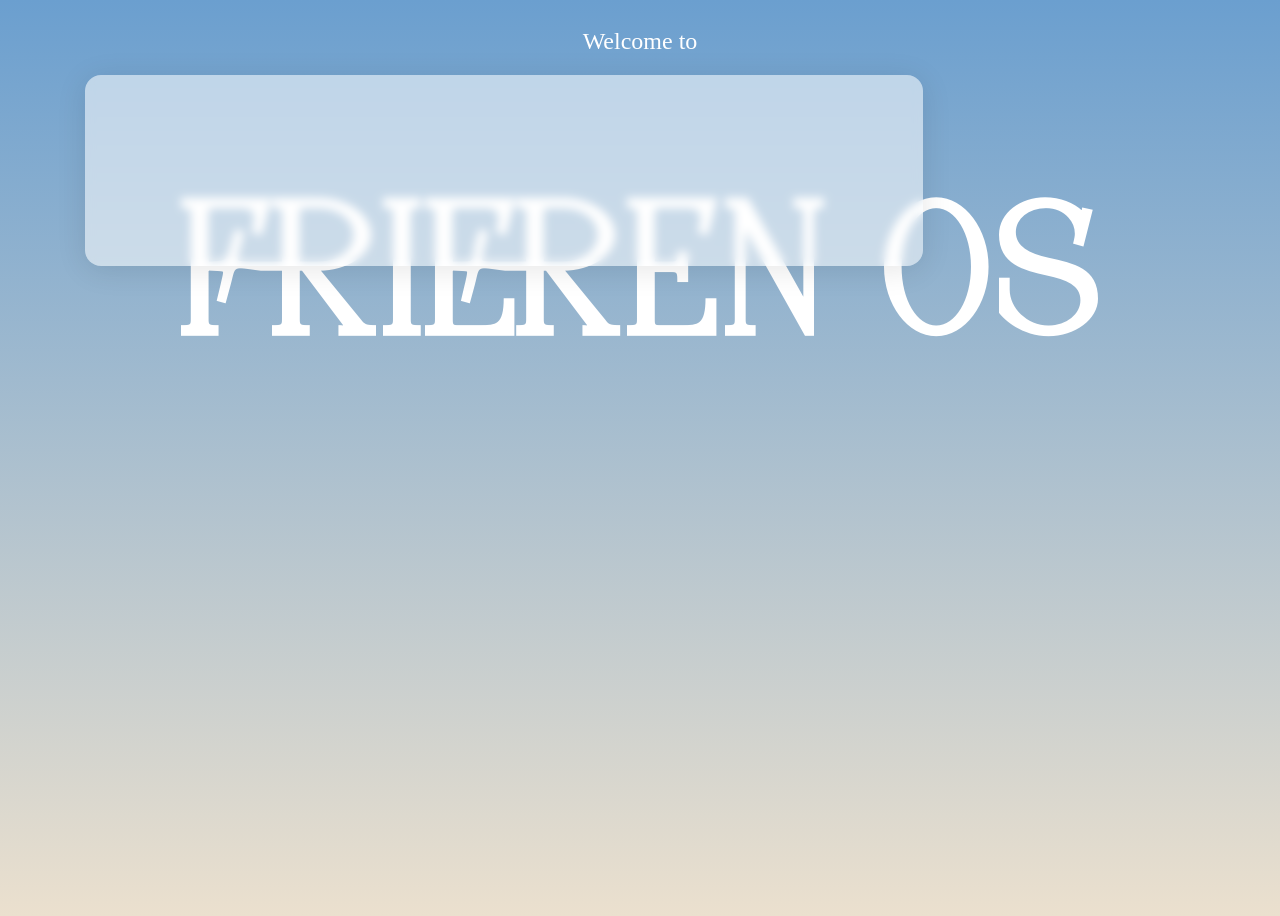
==== index.html @ b4f5805d "blurry glass update" ====
<!DOCTYPE html>
<html>
  <head>
    <link rel="stylesheet" href="styles.css">
  </head>




  <body>

    <h2>Welcome to</h2>

  <div class="title_overlay">
    <h1>FRIEREN OS</h1>  

    <div class="glass grabbable"></div>
  </div>
  
    <script src="scripts.js"></script>
  </body>

</html>
---- styles.css ----
@import url('https://fonts.googleapis.com/css2?family=Playfair+Display:ital,wght@0,400..900;1,400..900&family=Yarndings+12&display=swap');

@font-face {
  font-family: FrierenLB;
  src: url(./Fonts/FrierenLB/Frieren-La-Belle-Demo-BF6774e354d7ec6.otf) format("opentype");
  font-weight: normal;
  font-style: normal
}

h1 {
  font-family: "FrierenLB", system-ui;
  font-weight: 700;
  font-style: normal;
  font-size: clamp(3rem, 15vw, 12rem);
  color: white;
  margin: 6rem;
  white-space: nowrap;
} 

h2 {
    color: white;
    font-weight: lighter
}

body {
    display: flex;
    height: 100vh;
    justify-content: flex-start;
    align-items: center;
    align-content: flex-start;
    flex-direction: column;
    background: linear-gradient(0deg, #EBE0CE, #6B9FCF)
}

.glass {
    /* From https://css.glass */
    background: rgba(255, 255, 255, 0.54);
    border-radius: 16px;
    box-shadow: 0 4px 30px rgba(0, 0, 0, 0.1);
    backdrop-filter: blur(4.9px);
    -webkit-backdrop-filter: blur(4.9px);
    padding: 1.2rem;
    position: absolute;
    width: clamp(1rem, 50rem, 65rem);
    height: 17vh;
    inset: 0;
    top: 0px;
    left: 0px;
    user-select: none;
}

.grabbable {
    cursor: grab;
}

.title_overlay {
  position: relative;
  width: fit-content;
}
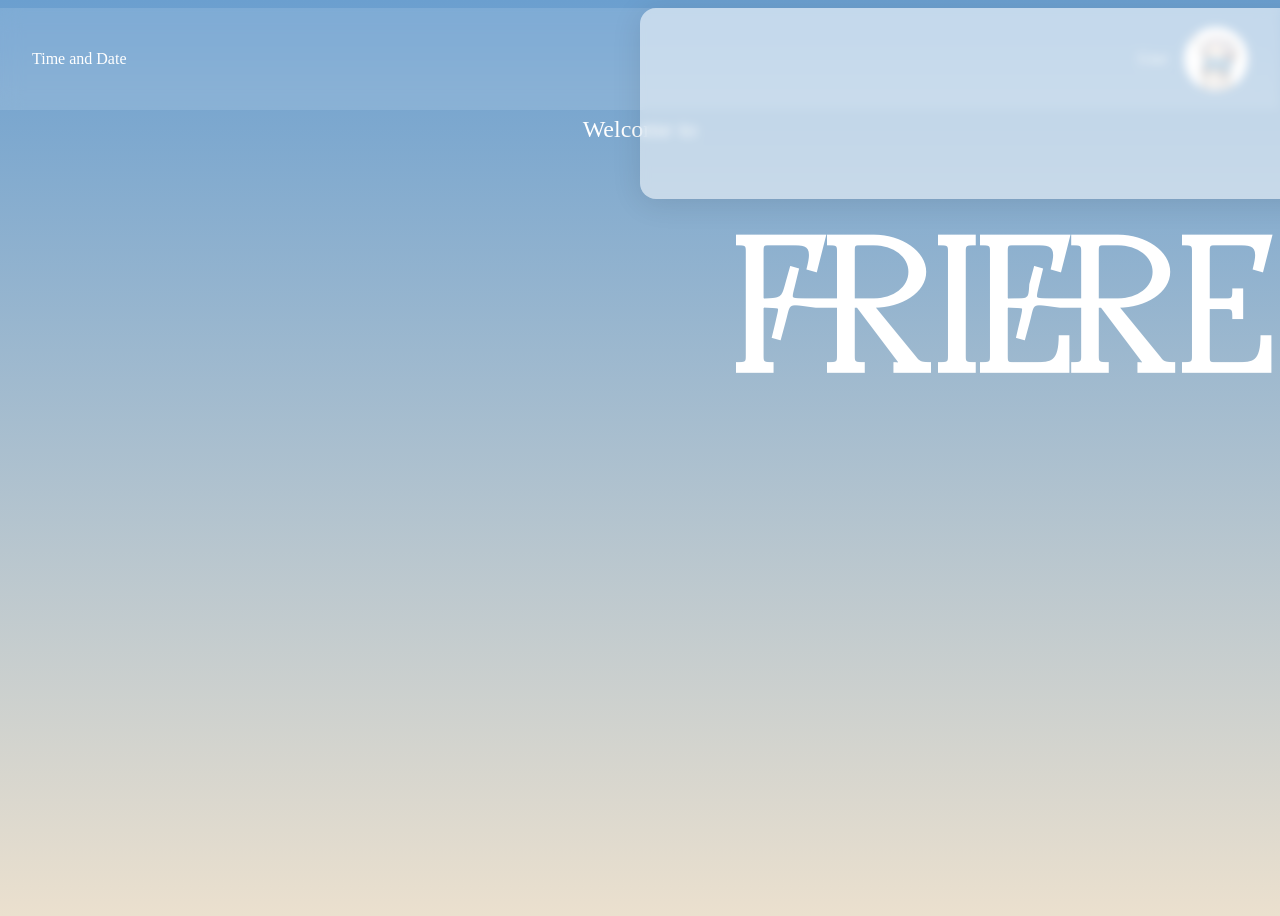
==== commit d9570778: "blurry glass update" ====
--- a/index.html
+++ b/index.html
@@ -5,18 +5,24 @@
   </head>
 
 
+  <body>
+  </div>
 
+   <div style="position: absolute; width: 100%; display: flex; backdrop-filter: blur(10px); background-color: rgba(255, 255, 255, 0.125); color: #fff; justify-content: space-between; align-items: center; padding: 0.2rem 2rem; box-sizing: border-box;">
+    <p>Time and Date</p>
+    <p class="usertxt" style="justify-self: flex-end;">User <img class="userimg" src="./Images/frieren cozy not png.jpg"> </p>
+   </div>
 
-  <body>
+    <h2 style="position: absolute; top: 6rem;">Welcome to</h2>
 
-    <h2>Welcome to</h2>
+  <div class="main">
+    <div class="title_overlay">
+      <h1 style="position: absolute; top: 6.5rem; left: 0%;">FRIEREN OS</h1>  
 
-  <div class="title_overlay">
-    <h1>FRIEREN OS</h1>  
-
-    <div class="glass grabbable"></div>
+      <div class="glass grabbable"></div>
+    </div>
   </div>
-  
+ 
     <script src="scripts.js"></script>
   </body>
 
--- a/styles.css
+++ b/styles.css
@@ -15,11 +15,17 @@
   color: white;
   margin: 6rem;
   white-space: nowrap;
+  align-self: flex-start;
 } 
 
 h2 {
     color: white;
-    font-weight: lighter
+    font-weight: lighter;
+    align-self: center;
+}
+
+.main{
+  display: flex;
 }
 
 body {
@@ -56,4 +62,19 @@
 .title_overlay {
   position: relative;
   width: fit-content;
+  display: flex;
+  justify-content: flex-start;
+}
+
+.userimg {
+  width: 4rem;
+  height: 4rem;
+  border-radius: 50%;
+  overflow: hidden;
+}
+
+.usertxt {
+  display: flex;
+  align-items: center;
+  gap: 1rem
 }
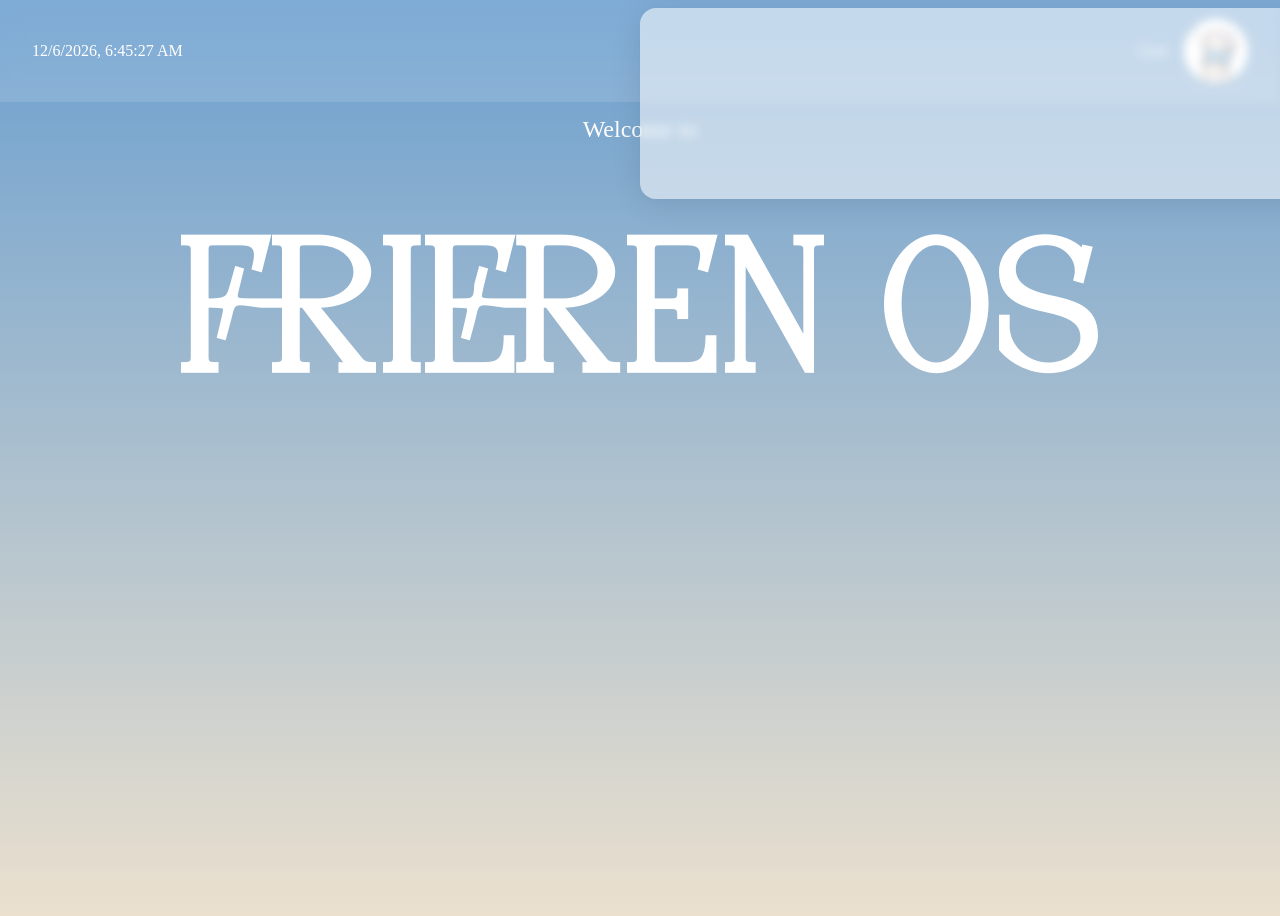
==== commit f9b0470b: "Top bar addition + real time clock, though the glass window does not work anymore" ====
--- a/index.html
+++ b/index.html
@@ -8,8 +8,8 @@
   <body>
   </div>
 
-   <div style="position: absolute; width: 100%; display: flex; backdrop-filter: blur(10px); background-color: rgba(255, 255, 255, 0.125); color: #fff; justify-content: space-between; align-items: center; padding: 0.2rem 2rem; box-sizing: border-box;">
-    <p>Time and Date</p>
+   <div style="position: absolute; top: 0% ;width: 100%; display: flex; backdrop-filter: blur(10px); background-color: rgba(255, 255, 255, 0.125); color: #fff; justify-content: space-between; align-items: center; padding: 0.2rem 2rem; box-sizing: border-box;">
+    <p id="time-date" style="font-family: Cormorant Garamond;">Time and Date</p>
     <p class="usertxt" style="justify-self: flex-end;">User <img class="userimg" src="./Images/frieren cozy not png.jpg"> </p>
    </div>
 
@@ -17,7 +17,7 @@
 
   <div class="main">
     <div class="title_overlay">
-      <h1 style="position: absolute; top: 6.5rem; left: 0%;">FRIEREN OS</h1>  
+      <h1 style="position: absolute; top: 6.5rem;">FRIEREN OS</h1>  
 
       <div class="glass grabbable"></div>
     </div>
@@ -26,4 +26,4 @@
     <script src="scripts.js"></script>
   </body>
 
-</html>+</html> 
--- a/styles.css
+++ b/styles.css
@@ -61,9 +61,10 @@
 
 .title_overlay {
   position: relative;
+  left: 0;
   width: fit-content;
   display: flex;
-  justify-content: flex-start;
+  justify-content: center;
 }
 
 .userimg {
@@ -77,4 +78,4 @@
   display: flex;
   align-items: center;
   gap: 1rem
-}+}
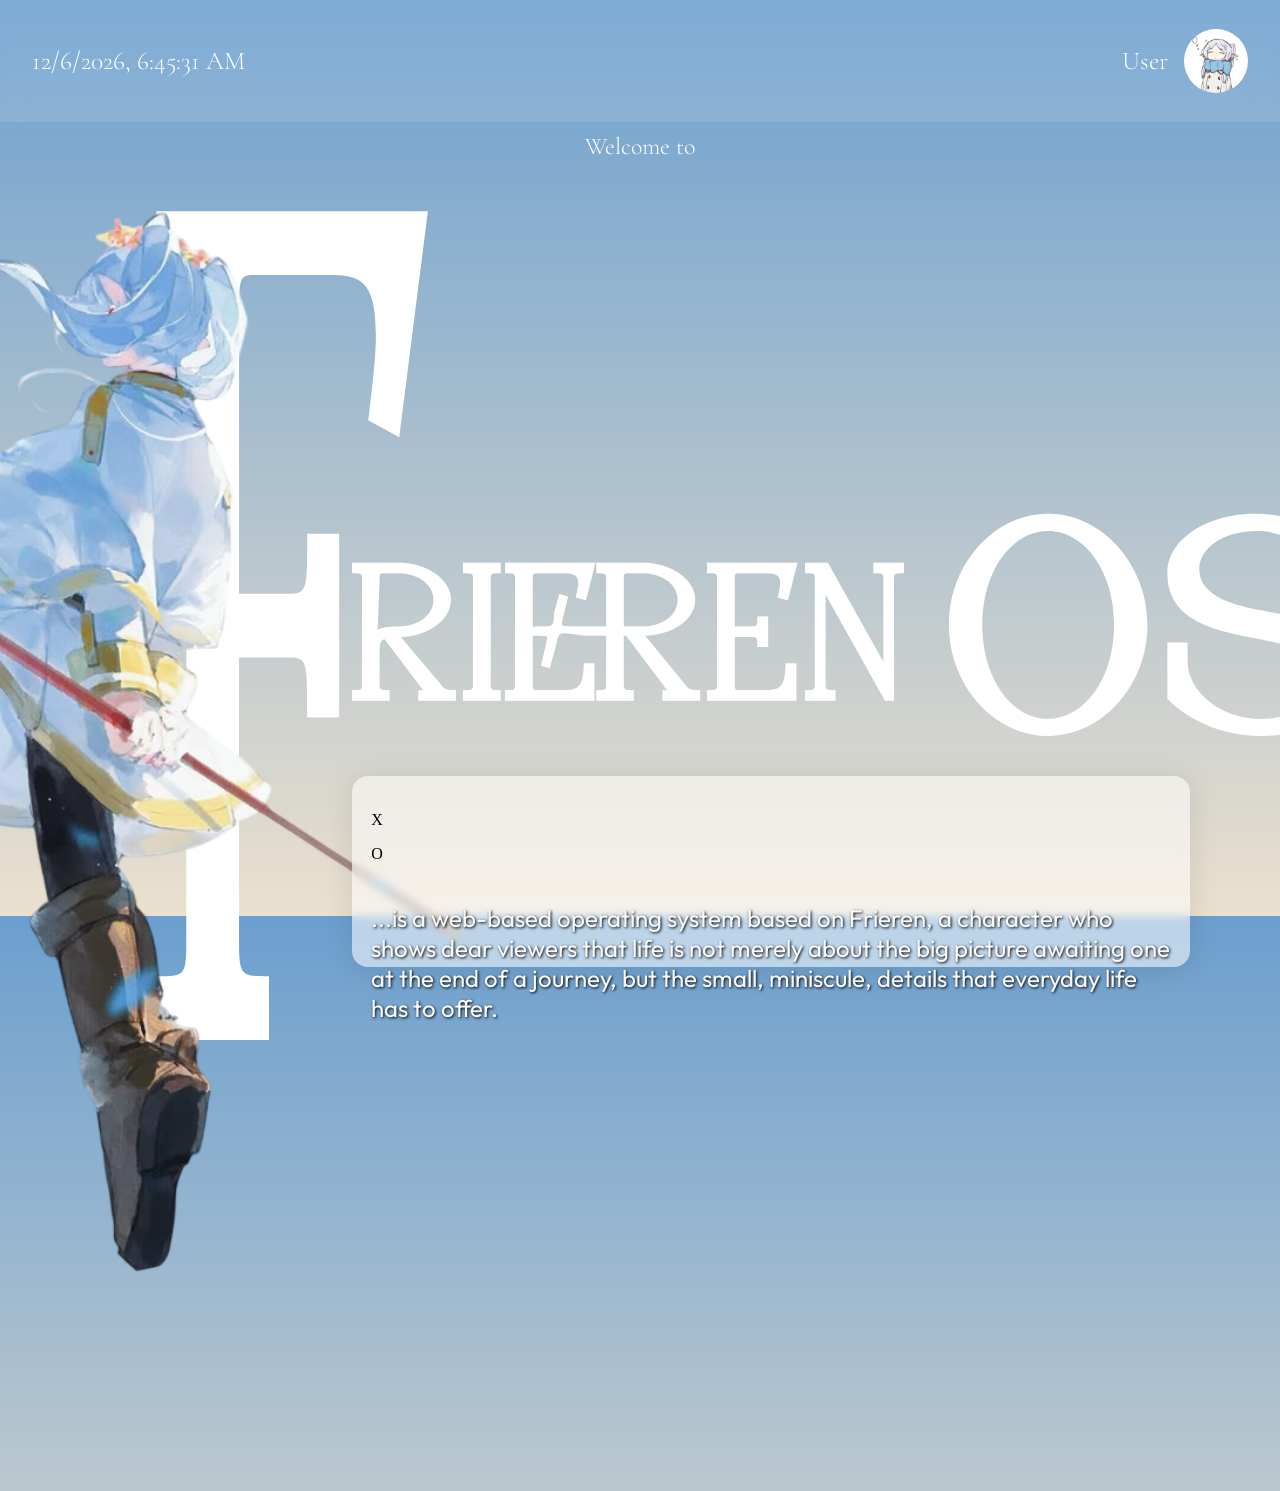
==== commit b3cba94c: "Glass window addition, working on a closing and opening function for said window" ====
--- a/index.html
+++ b/index.html
@@ -8,18 +8,33 @@
   <body>
   </div>
 
-   <div style="position: absolute; top: 0% ;width: 100%; display: flex; backdrop-filter: blur(10px); background-color: rgba(255, 255, 255, 0.125); color: #fff; justify-content: space-between; align-items: center; padding: 0.2rem 2rem; box-sizing: border-box;">
-    <p id="time-date" style="font-family: Cormorant Garamond;">Time and Date</p>
-    <p class="usertxt" style="justify-self: flex-end;">User <img class="userimg" src="./Images/frieren cozy not png.jpg"> </p>
+   <div style="position: absolute; z-index: 15; top: 0% ;width: 100%; display: flex; backdrop-filter: blur(10px); background-color: rgba(255, 255, 255, 0.125); color: #fff; justify-content: space-between; align-items: center; padding: 0.2rem 2rem; box-sizing: border-box;">
+    <p id="time-date" style="font-family: Cormorant Garamond; font-weight: 300; font-size: 1.6rem;">Time and Date</p>
+    <p class="usertxt" style="justify-self: flex-end; font-family: Cormorant Garamond; font-weight: 300; font-size: 1.6rem;">User <img class="userimg" src="./Images/frieren cozy not png.jpg"> </p>  
    </div>
 
-    <h2 style="position: absolute; top: 6rem;">Welcome to</h2>
+    
+    <h2 style="position: absolute; top: 7rem;">Welcome to</h2>
 
   <div class="main">
-    <div class="title_overlay">
-      <h1 style="position: absolute; top: 6.5rem;">FRIEREN OS</h1>  
 
-      <div class="glass grabbable"></div>
+    <div class="title_overlay" style="justify-content: center; transform: translate(5rem);">
+      <img class="frontdecor" src="./Images/frieren_float_nobg.png" style="height: clamp(20rem, 150vw, 80rem); width: auto; right: 100%; top: 50%; transform: translate(-30%, 10%);">
+      <h1 class=title style="position: absolute; top: 27rem;"><span>F</span>RIEREN <span style="display: inline-block; transform: scale(1.9, 1.6) translate(20%, 2%)">OS</span></h1>  
+
+      <div class="glass grabbable" id="glass" style="top: 48rem; left: -23rem">
+
+        <p>X</p> <p>O</p>
+        <p class="text1" style="display: inline-block;">...is a web-based operating system based on Frieren, a character who shows dear viewers that life is not merely about the big picture awaiting one at the end of a journey, but the small, miniscule, details that everyday life has to offer. </p>
+
+      </div>
+      
+      <!-- For later
+      <div class="window grabbable" id="window1" style="top: 48rem; left: -23rem">
+        <p id="window1header">Grab Here</p>
+      </div>
+      -->
+      
     </div>
   </div>
  
--- a/styles.css
+++ b/styles.css
@@ -1,4 +1,16 @@
-@import url('https://fonts.googleapis.com/css2?family=Playfair+Display:ital,wght@0,400..900;1,400..900&family=Yarndings+12&display=swap');
+@import url('https://fonts.googleapis.com/css2?family=Cormorant+Garamond:ital,wght@0,300..700;1,300..700&family=Outfit:wght@100..900&family=Playfair+Display:ital,wght@0,400..900;1,400..900&family=Yarndings+12&display=swap');
+/*
+Available Fonts:
+
+Google Fonts:
+- Cormorant Garamond
+- Outfit
+- Playfair Display
+- Yarndings 12
+
+Downloaded:
+- Frieren La Belle "FrierenLB"
+*/
 
 @font-face {
   font-family: FrierenLB;
@@ -18,10 +30,23 @@
   align-self: flex-start;
 } 
 
+.title span {
+  display: inline-block;
+  transform: scale(3, 6) translate(-5%, 8%);
+}
+ 
 h2 {
     color: white;
     font-weight: lighter;
     align-self: center;
+    font-family: "Cormorant Garamond";
+}
+
+.text1 {
+  font-family: "Outfit";
+  font-size: 1.5rem;
+  color:rgb(250, 250, 250);
+  text-shadow: 1px 1px 3px black;
 }
 
 .main{
@@ -53,10 +78,28 @@
     top: 0px;
     left: 0px;
     user-select: none;
+    z-index: 12;
+}
+
+.window {
+    background: rgba(255, 255, 255);
+    border-radius: 16px;
+    box-shadow: 0 4px 30px rgba(0, 0, 0, 0.1);
+    padding: 1.2rem;
+    position: absolute;
+    width: clamp(1rem, 50rem, 65rem);
+    height: clamp(1rem, 50rem, 65rem);
+    inset: 0;
+    top: 0px;
+    left: 0px;
 }
 
 .grabbable {
     cursor: grab;
+}
+
+.grabbable:active {
+  cursor: grabbing;
 }
 
 .title_overlay {
@@ -79,3 +122,14 @@
   align-items: center;
   gap: 1rem
 }
+
+.backdecor {
+  position: absolute;
+  left: -5rem;
+  z-index: -1;
+}
+
+.frontdecor {
+  position: absolute;
+  z-index: 10;
+}
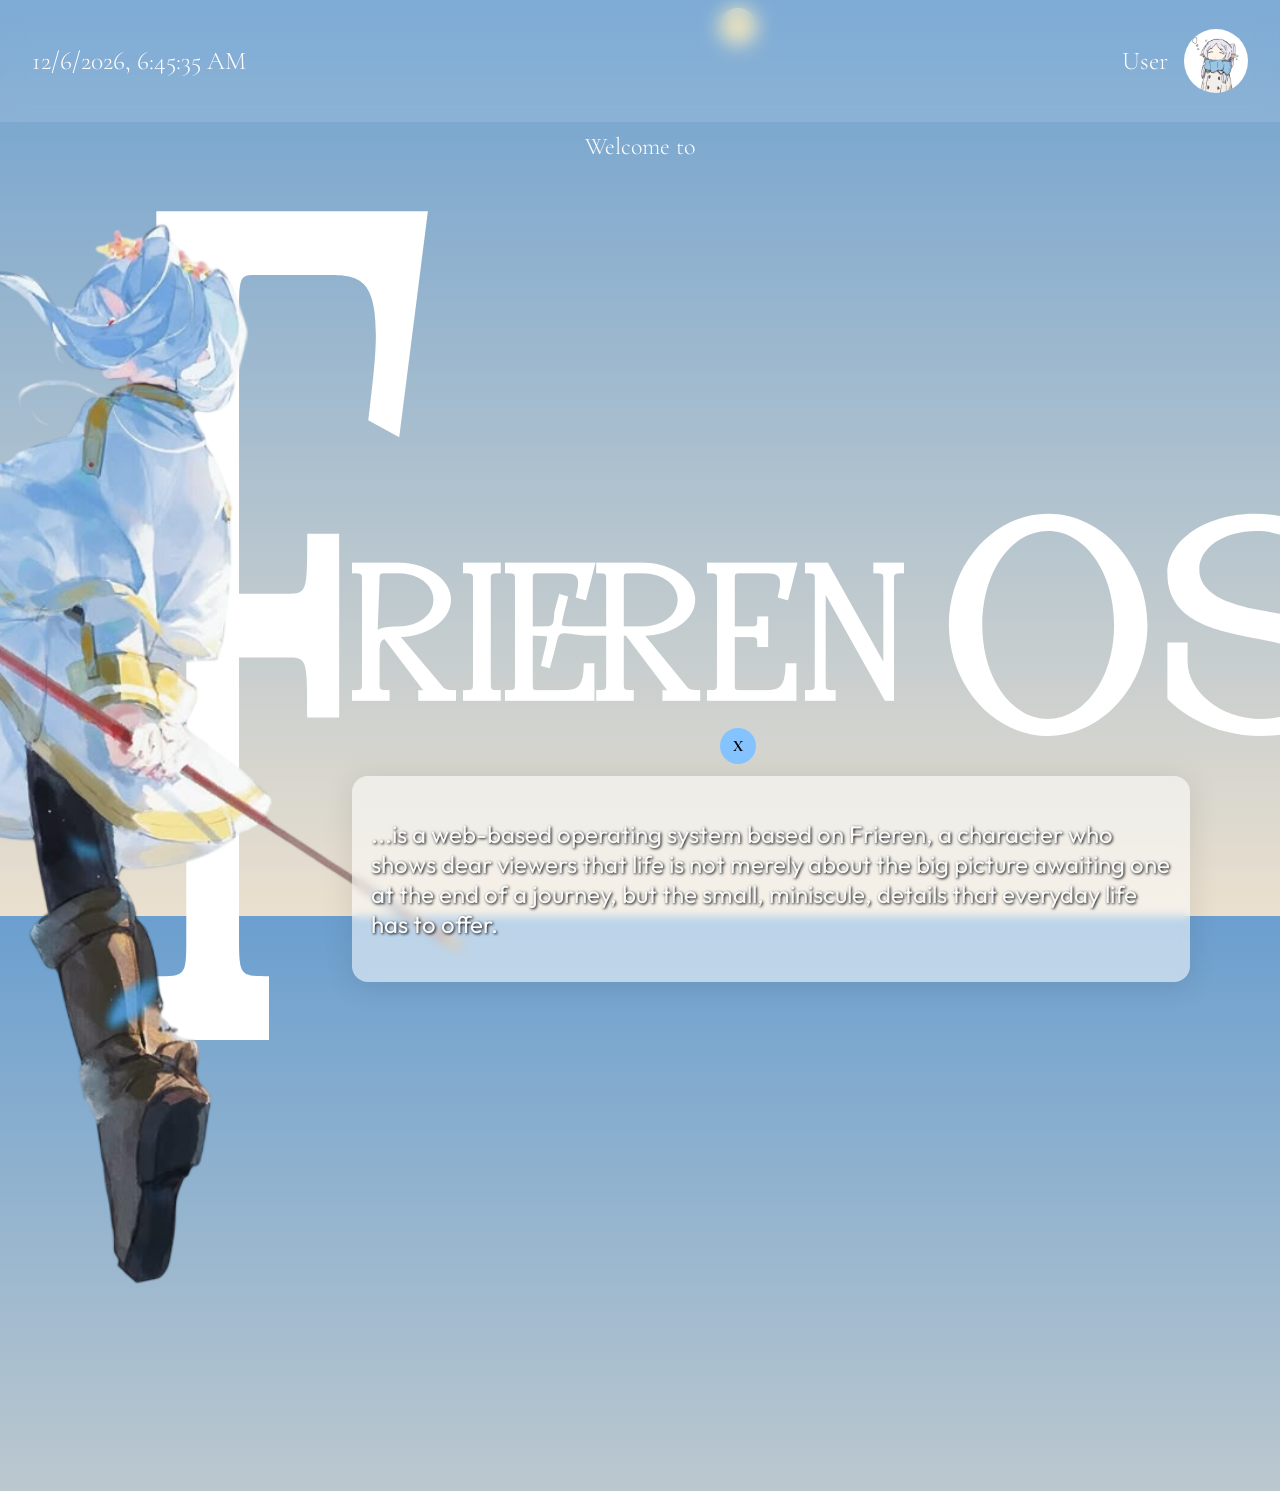
==== commit 33a9e9d2: "addition of some other new features" ====
--- a/index.html
+++ b/index.html
@@ -22,19 +22,20 @@
       <img class="frontdecor" src="./Images/frieren_float_nobg.png" style="height: clamp(20rem, 150vw, 80rem); width: auto; right: 100%; top: 50%; transform: translate(-30%, 10%);">
       <h1 class=title style="position: absolute; top: 27rem;"><span>F</span>RIEREN <span style="display: inline-block; transform: scale(1.9, 1.6) translate(20%, 2%)">OS</span></h1>  
 
-      <div class="glass grabbable" id="glass" style="top: 48rem; left: -23rem">
-
-        <p>X</p> <p>O</p>
-        <p class="text1" style="display: inline-block;">...is a web-based operating system based on Frieren, a character who shows dear viewers that life is not merely about the big picture awaiting one at the end of a journey, but the small, miniscule, details that everyday life has to offer. </p>
-
+      <div style="display: flex"> 
+        <div class="glass grabbable" id="glass" style="flex-wrap:wrap; top: 48rem; left: -23rem; display: flex; justify-content: flex-start;" >
+        <p class="text1" style="display: inline-block; align-self: flex-end;">...is a web-based operating system based on Frieren, a character who shows dear viewers that life is not merely about the big picture awaiting one at the end of a journey, but the small, miniscule, details that everyday life has to offer. </p>
       </div>
-      
+      <div class="buttoncontainer">
+        <p id="windowclose" class="closebutton" style="top: 45rem">X</p>
+        <p id="windowopen" class="openbutton">O</p>
+      </div>
       <!-- For later
       <div class="window grabbable" id="window1" style="top: 48rem; left: -23rem">
         <p id="window1header">Grab Here</p>
       </div>
       -->
-      
+  
     </div>
   </div>
  
--- a/styles.css
+++ b/styles.css
@@ -43,6 +43,7 @@
 }
 
 .text1 {
+  position: relative;
   font-family: "Outfit";
   font-size: 1.5rem;
   color:rgb(250, 250, 250);
@@ -73,8 +74,7 @@
     padding: 1.2rem;
     position: absolute;
     width: clamp(1rem, 50rem, 65rem);
-    height: 17vh;
-    inset: 0;
+    height: auto;
     top: 0px;
     left: 0px;
     user-select: none;
@@ -132,4 +132,51 @@
 .frontdecor {
   position: absolute;
   z-index: 10;
+}
+
+
+.buttoncontainer {
+  display: flex;
+  height: 23px;
+  position: relative;
+}
+
+.openbutton {
+  font-family: "Cormorant Garamond";
+  font-weight: 900;
+  position: absolute;
+  margin: 0 10px 0 0;
+  order: 1;
+  padding: 10px;
+  border-radius: 20px;
+  backdrop-filter: blur(4.9px);
+  -webkit-backdrop-filter: blur(4.9px);
+  width: 1rem;
+  height: 1rem;
+  cursor: pointer;
+  background: rgb(255, 241, 191);
+  display: flex;
+  justify-content: center;
+  align-items: center;
+  z-index: 13;
+}
+
+.closebutton {
+  font-family: "Cormorant Garamond";
+  font-weight: 900;
+  position: absolute;
+  margin: 0 10px 0 0;
+  order: 1;
+  padding: 10px;
+  border-radius: 20px;
+  backdrop-filter: blur(4.9px);
+  -webkit-backdrop-filter: blur(4.9px);
+  width: 1rem;
+  height: 1rem;
+  cursor: pointer;
+  background-color: #84c3ff;
+  display: flex;
+  justify-content: center;
+  align-items: center;
+  z-index: 13;
 }
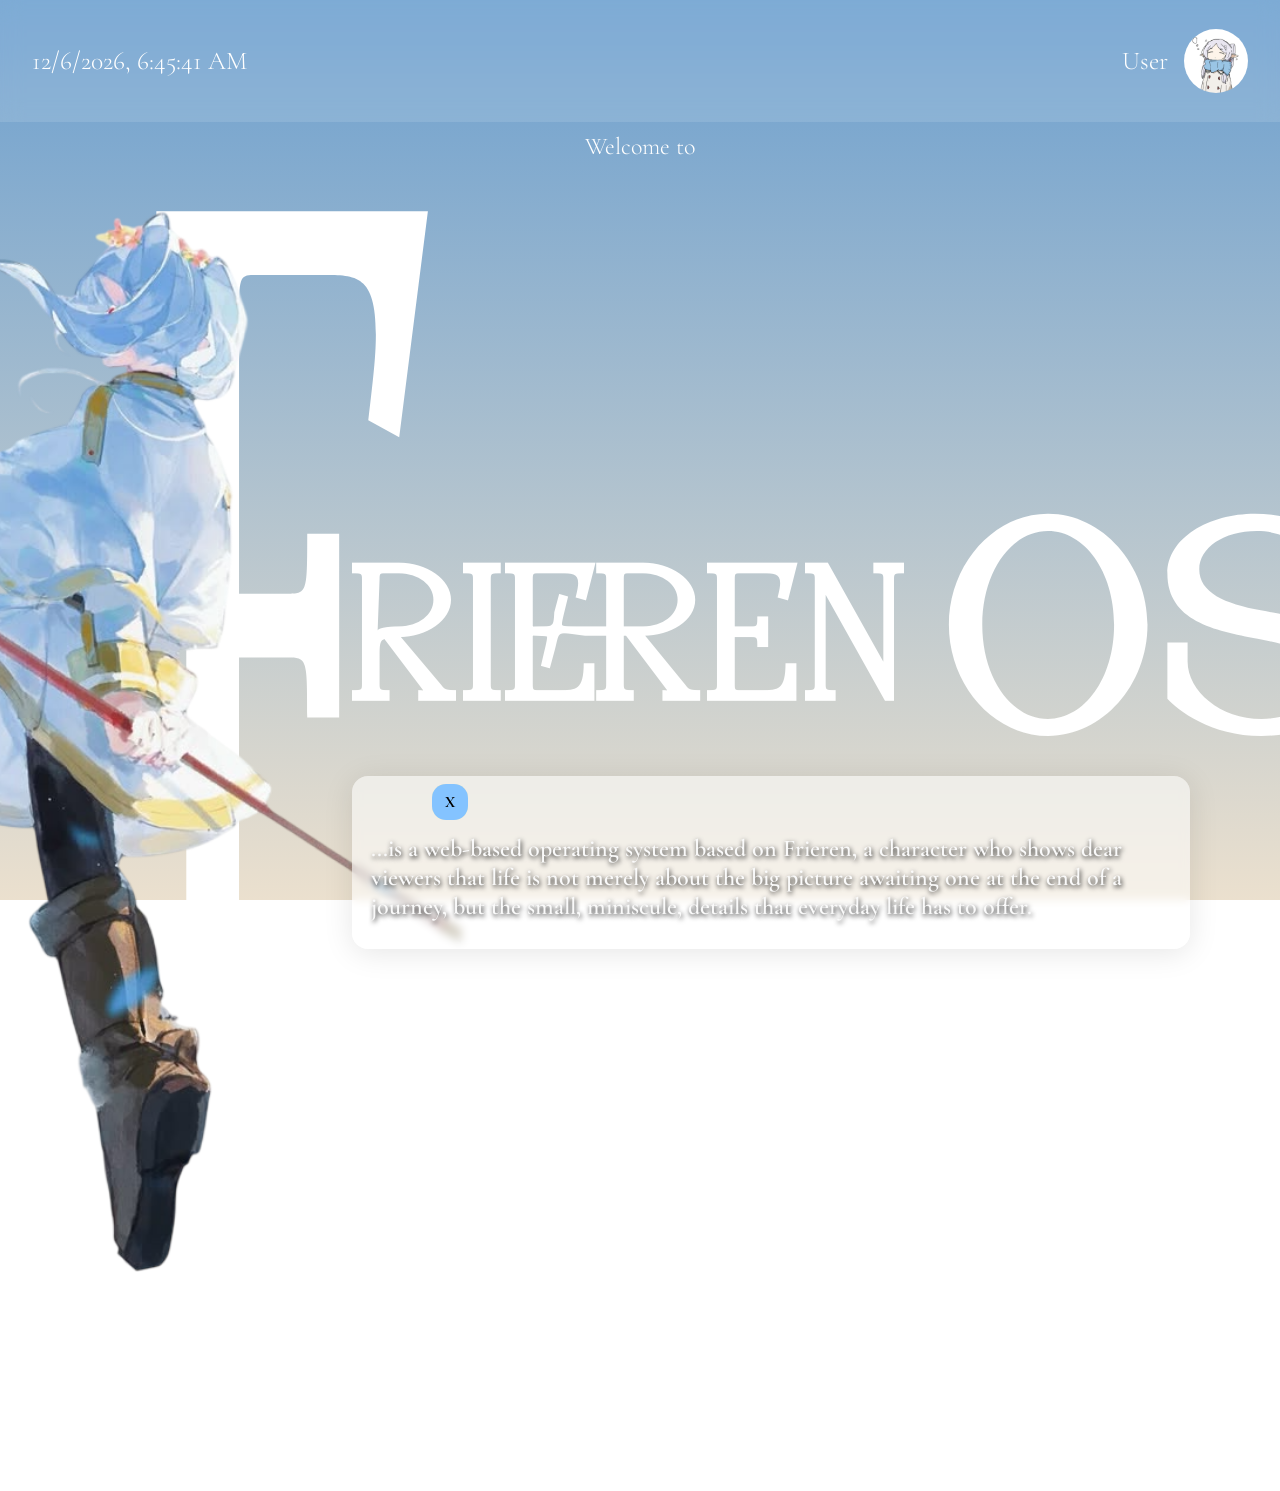
==== commit 7dee84ce: "Added working open and close buttons for the information window." ====
--- a/index.html
+++ b/index.html
@@ -5,7 +5,10 @@
   </head>
 
 
-  <body>
+  <body style="background: linear-gradient(0deg, #EBE0CE, #6B9FCF);
+    background-attachment: fixed;
+    background-size: cover;
+    background-repeat: no-repeat;">
   </div>
 
    <div style="position: absolute; z-index: 15; top: 0% ;width: 100%; display: flex; backdrop-filter: blur(10px); background-color: rgba(255, 255, 255, 0.125); color: #fff; justify-content: space-between; align-items: center; padding: 0.2rem 2rem; box-sizing: border-box;">
@@ -20,15 +23,21 @@
 
     <div class="title_overlay" style="justify-content: center; transform: translate(5rem);">
       <img class="frontdecor" src="./Images/frieren_float_nobg.png" style="height: clamp(20rem, 150vw, 80rem); width: auto; right: 100%; top: 50%; transform: translate(-30%, 10%);">
-      <h1 class=title style="position: absolute; top: 27rem;"><span>F</span>RIEREN <span style="display: inline-block; transform: scale(1.9, 1.6) translate(20%, 2%)">OS</span></h1>  
+      <h1 class="title" style="position: absolute; top: 27rem;"><span>F</span>RIEREN <span style="display: inline-block; transform: scale(1.9, 1.6) translate(20%, 2%)">OS</span></h1>  
+      
+      <div class="buttoncontainer" style="display: flex;">
+        <p id="windowclose" class="closebutton">X</p>
+        <p id="windowopen" class="openbutton">O</p>
+      </div>
+      
+      <div style="display: flex" id="glasscontainer"> 
+      <div>
+        
 
-      <div style="display: flex"> 
         <div class="glass grabbable" id="glass" style="flex-wrap:wrap; top: 48rem; left: -23rem; display: flex; justify-content: flex-start;" >
-        <p class="text1" style="display: inline-block; align-self: flex-end;">...is a web-based operating system based on Frieren, a character who shows dear viewers that life is not merely about the big picture awaiting one at the end of a journey, but the small, miniscule, details that everyday life has to offer. </p>
+          <div class="buttonanchor" style="position:absolute;width: 10rem; height: 10rem"></div>
+        <p class="text1" style="display: inline-block; align-self: flex-end; transform: translateY(15px);">...is a web-based operating system based on Frieren, a character who shows dear viewers that life is not merely about the big picture awaiting one at the end of a journey, but the small, miniscule, details that everyday life has to offer. </p>
       </div>
-      <div class="buttoncontainer">
-        <p id="windowclose" class="closebutton" style="top: 45rem">X</p>
-        <p id="windowopen" class="openbutton">O</p>
       </div>
       <!-- For later
       <div class="window grabbable" id="window1" style="top: 48rem; left: -23rem">
@@ -42,4 +51,4 @@
     <script src="scripts.js"></script>
   </body>
 
-</html> +</html>
--- a/styles.css
+++ b/styles.css
@@ -1,4 +1,4 @@
-@import url('https://fonts.googleapis.com/css2?family=Cormorant+Garamond:ital,wght@0,300..700;1,300..700&family=Outfit:wght@100..900&family=Playfair+Display:ital,wght@0,400..900;1,400..900&family=Yarndings+12&display=swap');
+@import url("https://fonts.googleapis.com/css2?family=Cormorant+Garamond:ital,wght@0,300..700;1,300..700&family=Outfit:wght@100..900&family=Playfair+Display:ital,wght@0,400..900;1,400..900&family=Yarndings+12&display=swap");
 /*
 Available Fonts:
 
@@ -14,9 +14,10 @@
 
 @font-face {
   font-family: FrierenLB;
-  src: url(./Fonts/FrierenLB/Frieren-La-Belle-Demo-BF6774e354d7ec6.otf) format("opentype");
+  src: url(./Fonts/FrierenLB/Frieren-La-Belle-Demo-BF6774e354d7ec6.otf)
+    format("opentype");
   font-weight: normal;
-  font-style: normal
+  font-style: normal;
 }
 
 h1 {
@@ -28,74 +29,85 @@
   margin: 6rem;
   white-space: nowrap;
   align-self: flex-start;
-} 
+}
 
 .title span {
   display: inline-block;
   transform: scale(3, 6) translate(-5%, 8%);
 }
- 
+
 h2 {
-    color: white;
-    font-weight: lighter;
-    align-self: center;
-    font-family: "Cormorant Garamond";
+  color: white;
+  font-weight: lighter;
+  align-self: center;
+  font-family: "Cormorant Garamond";
 }
 
 .text1 {
   position: relative;
-  font-family: "Outfit";
+  font-family: "Cormorant Garamond";
+  font-weight: 600;
   font-size: 1.5rem;
-  color:rgb(250, 250, 250);
-  text-shadow: 1px 1px 3px black;
-}
-
-.main{
+  color: rgb(250, 250, 250);
+  text-shadow: 1px 2px 5px black;
+}
+
+.main {
   display: flex;
 }
 
 body {
-    display: flex;
-    height: 100vh;
-    justify-content: flex-start;
-    align-items: center;
-    align-content: flex-start;
-    flex-direction: column;
-    background: linear-gradient(0deg, #EBE0CE, #6B9FCF)
+  display: flex;
+  height: 100vh;
+  justify-content: flex-start;
+  align-items: center;
+  align-content: flex-start;
+  flex-direction: column;
 }
 
 .glass {
-    /* From https://css.glass */
-    background: rgba(255, 255, 255, 0.54);
-    border-radius: 16px;
-    box-shadow: 0 4px 30px rgba(0, 0, 0, 0.1);
-    backdrop-filter: blur(4.9px);
-    -webkit-backdrop-filter: blur(4.9px);
-    padding: 1.2rem;
-    position: absolute;
-    width: clamp(1rem, 50rem, 65rem);
-    height: auto;
-    top: 0px;
-    left: 0px;
-    user-select: none;
-    z-index: 12;
+  /* From https://css.glass */
+  background: rgba(255, 255, 255, 0.54);
+  border-radius: 16px;
+  box-shadow: 0 4px 30px rgba(0, 0, 0, 0.1);
+  backdrop-filter: blur(4.9px);
+  -webkit-backdrop-filter: blur(4.9px);
+  padding: 1.2rem;
+  position: absolute;
+  width: clamp(1rem, 50rem, 65rem);
+  height: auto;
+  top: 0px;
+  left: 0px;
+  user-select: none;
+  z-index: 12;
+  transition:
+    width 0.25s ease,
+    height 0.5s ease,
+    padding 0.25s ease;
+}
+
+.glass.minimized {
+  height: 2.5rem;
+  width: clamp(1rem, 50rem, 65rem);
+  padding: 0.3rem 0.6rem;
+  overflow: hidden;
 }
 
 .window {
-    background: rgba(255, 255, 255);
-    border-radius: 16px;
-    box-shadow: 0 4px 30px rgba(0, 0, 0, 0.1);
-    padding: 1.2rem;
-    position: absolute;
-    width: clamp(1rem, 50rem, 65rem);
-    height: clamp(1rem, 50rem, 65rem);
-    inset: 0;
-    top: 0px;
-    left: 0px;
+  background: rgba(255, 255, 255);
+  border-radius: 16px;
+  box-shadow: 0 4px 30px rgba(0, 0, 0, 0.1);
+  padding: 1.2rem;
+  position: absolute;
+  width: clamp(1rem, 50rem, 65rem);
+  height: clamp(1rem, 50rem, 65rem);
+  inset: 0;
+  top: 0px;
+  left: 0px;
 }
 
 .grabbable {
-    cursor: grab;
+  cursor: grab;
 }
 
 .grabbable:active {
@@ -120,7 +132,7 @@
 .usertxt {
   display: flex;
   align-items: center;
-  gap: 1rem
+  gap: 1rem;
 }
 
 .backdecor {
@@ -134,11 +146,12 @@
   z-index: 10;
 }
 
-
 .buttoncontainer {
   display: flex;
   height: 23px;
-  position: relative;
+  position: absolute;
+  top: 0;
+  left: 0;
 }
 
 .openbutton {
@@ -148,7 +161,7 @@
   margin: 0 10px 0 0;
   order: 1;
   padding: 10px;
-  border-radius: 20px;
+  border-radius: 14px;
   backdrop-filter: blur(4.9px);
   -webkit-backdrop-filter: blur(4.9px);
   width: 1rem;
@@ -159,6 +172,8 @@
   justify-content: center;
   align-items: center;
   z-index: 13;
+  top: anchor(--anchorpoint bottom);
+  user-select: none;
 }
 
 .closebutton {
@@ -168,7 +183,7 @@
   margin: 0 10px 0 0;
   order: 1;
   padding: 10px;
-  border-radius: 20px;
+  border-radius: 14px;
   backdrop-filter: blur(4.9px);
   -webkit-backdrop-filter: blur(4.9px);
   width: 1rem;
@@ -178,5 +193,14 @@
   display: flex;
   justify-content: center;
   align-items: center;
-  z-index: 13;
-}+  z-index: 15;
+  top: anchor(--anchorpoint bottom);
+  user-select: none;
+}
+
+.buttonanchor {
+  anchor-name: --anchorpoint;
+  position: absolute;
+  top: 0;
+  left: 0;
+}
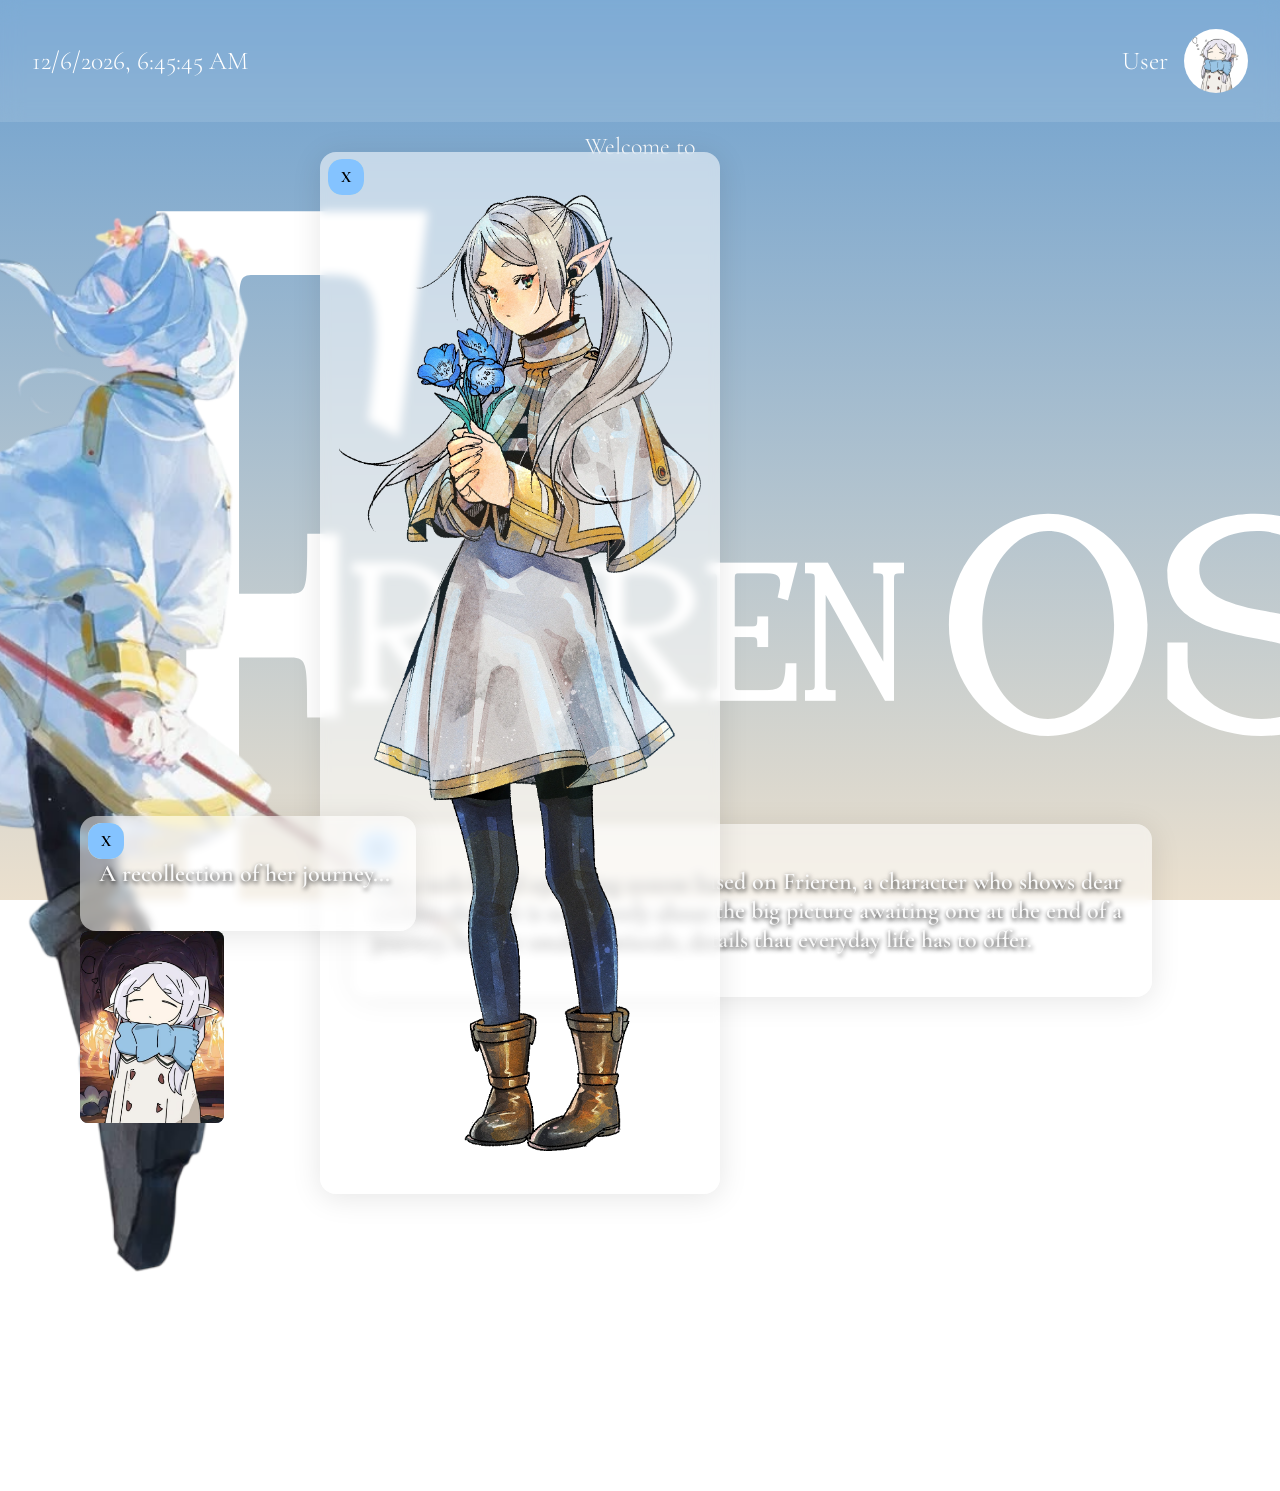
==== commit 38773e1c: "Adding multiple movable windows and a gallery" ====
--- a/index.html
+++ b/index.html
@@ -19,31 +19,77 @@
     
     <h2 style="position: absolute; top: 7rem;">Welcome to</h2>
 
+
   <div class="main">
 
     <div class="title_overlay" style="justify-content: center; transform: translate(5rem);">
       <img class="frontdecor" src="./Images/frieren_float_nobg.png" style="height: clamp(20rem, 150vw, 80rem); width: auto; right: 100%; top: 50%; transform: translate(-30%, 10%);">
       <h1 class="title" style="position: absolute; top: 27rem;"><span>F</span>RIEREN <span style="display: inline-block; transform: scale(1.9, 1.6) translate(20%, 2%)">OS</span></h1>  
       
-      <div class="buttoncontainer" style="display: flex;">
-        <p id="windowclose" class="closebutton">X</p>
-        <p id="windowopen" class="openbutton">O</p>
+  
+  
+  <!-- Window 1 -->
+      <div class="window grabbable" id="window-shell">
+      <div class="buttoncontainer">
+        <p class="closebutton">X</p>
+       <p class="openbutton">O</p>
       </div>
-      
-      <div style="display: flex" id="glasscontainer"> 
-      <div>
-        
 
-        <div class="glass grabbable" id="glass" style="flex-wrap:wrap; top: 48rem; left: -23rem; display: flex; justify-content: flex-start;" >
-          <div class="buttonanchor" style="position:absolute;width: 10rem; height: 10rem"></div>
-        <p class="text1" style="display: inline-block; align-self: flex-end; transform: translateY(15px);">...is a web-based operating system based on Frieren, a character who shows dear viewers that life is not merely about the big picture awaiting one at the end of a journey, but the small, miniscule, details that everyday life has to offer. </p>
+
+  <!-- The part that can be hidden -->
+     <div class="glass">
+       <p class="text1">
+         ...is a web-based operating system based on Frieren,
+         a character who shows dear viewers that life is not
+         merely about the big picture awaiting one at the end
+         of a journey, but the small, miniscule, details that
+         everyday life has to offer.
+       </p>
       </div>
       </div>
-      <!-- For later
-      <div class="window grabbable" id="window1" style="top: 48rem; left: -23rem">
-        <p id="window1header">Grab Here</p>
+
+
+  <!-- Window 2 -->
+      <div class="window grabbable window-right">
+  <div class="buttoncontainer">
+    <p class="closebutton">X</p>
+    <p class="openbutton">O</p>
+  </div>
+
+  <div class="glass">
+    <p class="text1">
+      <img class="window-image" src="./Images/frierene standing with flowers.webp" alt="Frieren with flowers">
+    </p>
+  </div>
+</div>
+
+</div>
+
+    <div class="gallery">
+      <div class="window grabbable">
+        <div class="buttoncontainer">
+          <p class="closebutton">X</p>
+          <p class="openbutton">O</p>
+        </div>
+
+        <div class="glass">
+          <p class="text1">A recollection of her journey...</p>
+        </div>
       </div>
-      -->
+
+      
+
+      <div class="gallery-holder">
+        <img class="gallery-photo" src="./Images/frieren water real.jpg">
+        <img class="gallery-photo" src="./Images/frierene standing with flowers.webp">
+        <img class="gallery-photo" src="./Images/frieren sleeping at a book.jpeg">
+        <img class="gallery-photo" src="./Images/frieren cozy.png">
+
+      </div>
+
+    </div>
+
+
   
     </div>
   </div>
@@ -51,4 +97,6 @@
     <script src="scripts.js"></script>
   </body>
 
-</html>+</html>
+
+ 
--- a/styles.css
+++ b/styles.css
@@ -66,44 +66,34 @@
 }
 
 .glass {
-  /* From https://css.glass */
+  box-sizing: border-box;
+  width: 100%;
+  padding: 1.2rem;
+  border-radius: 16px;
   background: rgba(255, 255, 255, 0.54);
-  border-radius: 16px;
   box-shadow: 0 4px 30px rgba(0, 0, 0, 0.1);
   backdrop-filter: blur(4.9px);
   -webkit-backdrop-filter: blur(4.9px);
-  padding: 1.2rem;
-  position: absolute;
-  width: clamp(1rem, 50rem, 65rem);
-  height: auto;
-  top: 0px;
-  left: 0px;
-  user-select: none;
-  z-index: 12;
-  transition:
-    width 0.25s ease,
-    height 0.5s ease,
-    padding 0.25s ease;
-}
-
-.glass.minimized {
-  height: 2.5rem;
+  overflow: hidden;
+}
+
+.window.minimized .glass {
+  height: 2.9rem;
   width: clamp(1rem, 50rem, 65rem);
   padding: 0.3rem 0.6rem;
   overflow: hidden;
+  transition:
+    height 0.25s,
+    width 0.25s,
+    padding 0.25s ease;
 }
 
 .window {
-  background: rgba(255, 255, 255);
-  border-radius: 16px;
-  box-shadow: 0 4px 30px rgba(0, 0, 0, 0.1);
-  padding: 1.2rem;
-  position: absolute;
-  width: clamp(1rem, 50rem, 65rem);
-  height: clamp(1rem, 50rem, 65rem);
-  inset: 0;
-  top: 0px;
-  left: 0px;
+  position: absolute;
+  top: 48rem;
+  left: -23rem;
+  width: clamp(16rem, 70vw, 50rem);
+  z-index: 12;
 }
 
 .grabbable {
@@ -147,60 +137,99 @@
 }
 
 .buttoncontainer {
-  display: flex;
-  height: 23px;
+  position: relative;
+  display: flex;
+  justify-content: flex-start;
+  height: 3rem;
+  z-index: 20;
+}
+
+.openbutton {
+  background: rgb(255, 241, 191);
+  z-index: 1;
+  display: none;
+}
+
+.closebutton {
+  background-color: #84c3ff;
+  z-index: 2;
+}
+
+.closebutton,
+.openbutton {
+  position: absolute;
+  top: 55px;
+  left: 8px;
+  margin: 0;
+  padding: 10px;
+  width: 1rem;
+  height: 1rem;
+  border-radius: 14px;
+
+  display: flex;
+  justify-content: center;
+  align-items: center;
+
+  font-family: "Cormorant Garamond";
+  font-weight: 900;
+  cursor: pointer;
+  user-select: none;
+}
+
+.buttonanchor {
+  anchor-name: --anchorpoint;
   position: absolute;
   top: 0;
   left: 0;
 }
 
-.openbutton {
-  font-family: "Cormorant Garamond";
-  font-weight: 900;
-  position: absolute;
-  margin: 0 10px 0 0;
-  order: 1;
-  padding: 10px;
-  border-radius: 14px;
-  backdrop-filter: blur(4.9px);
-  -webkit-backdrop-filter: blur(4.9px);
-  width: 1rem;
-  height: 1rem;
+.gallery {
+  position: absolute;
+  top: 48rem;
+  left: 5rem;
+}
+
+.gallery .window {
+  position: relative;
+  top: auto;
+  left: auto;
+  width: 21rem;
+}
+
+.gallery-photo {
+  position: absolute;
+  width: 9rem;
+  height: 12rem;
+  object-fit: cover;
+  border-radius: 8px;
+}
+
+.gallery-holder {
+  position: absolute;
+  width: 9rem;
+  height: 10rem;
+  border-radius: 16px;
+  background-color: blue;
+}
+
+.gallery .grabbable {
   cursor: pointer;
-  background: rgb(255, 241, 191);
-  display: flex;
-  justify-content: center;
-  align-items: center;
-  z-index: 13;
-  top: anchor(--anchorpoint bottom);
-  user-select: none;
-}
-
-.closebutton {
-  font-family: "Cormorant Garamond";
-  font-weight: 900;
-  position: absolute;
-  margin: 0 10px 0 0;
-  order: 1;
-  padding: 10px;
-  border-radius: 14px;
-  backdrop-filter: blur(4.9px);
-  -webkit-backdrop-filter: blur(4.9px);
-  width: 1rem;
-  height: 1rem;
-  cursor: pointer;
-  background-color: #84c3ff;
-  display: flex;
-  justify-content: center;
-  align-items: center;
-  z-index: 15;
-  top: anchor(--anchorpoint bottom);
-  user-select: none;
-}
-
-.buttonanchor {
-  anchor-name: --anchorpoint;
-  position: absolute;
-  top: 0;
-  left: 0;
-}
+}
+
+.window.window-right {
+  position: fixed !important;
+  top: 6rem !important;
+  right: 0 !important;
+  bottom: auto !important;
+  left: auto !important;
+  width: 25rem;
+  margin: 0;
+  z-index: 100;
+}
+
+.window-image {
+  display: block;
+  width: 100%;
+  height: auto;
+  object-fit: contain;
+}
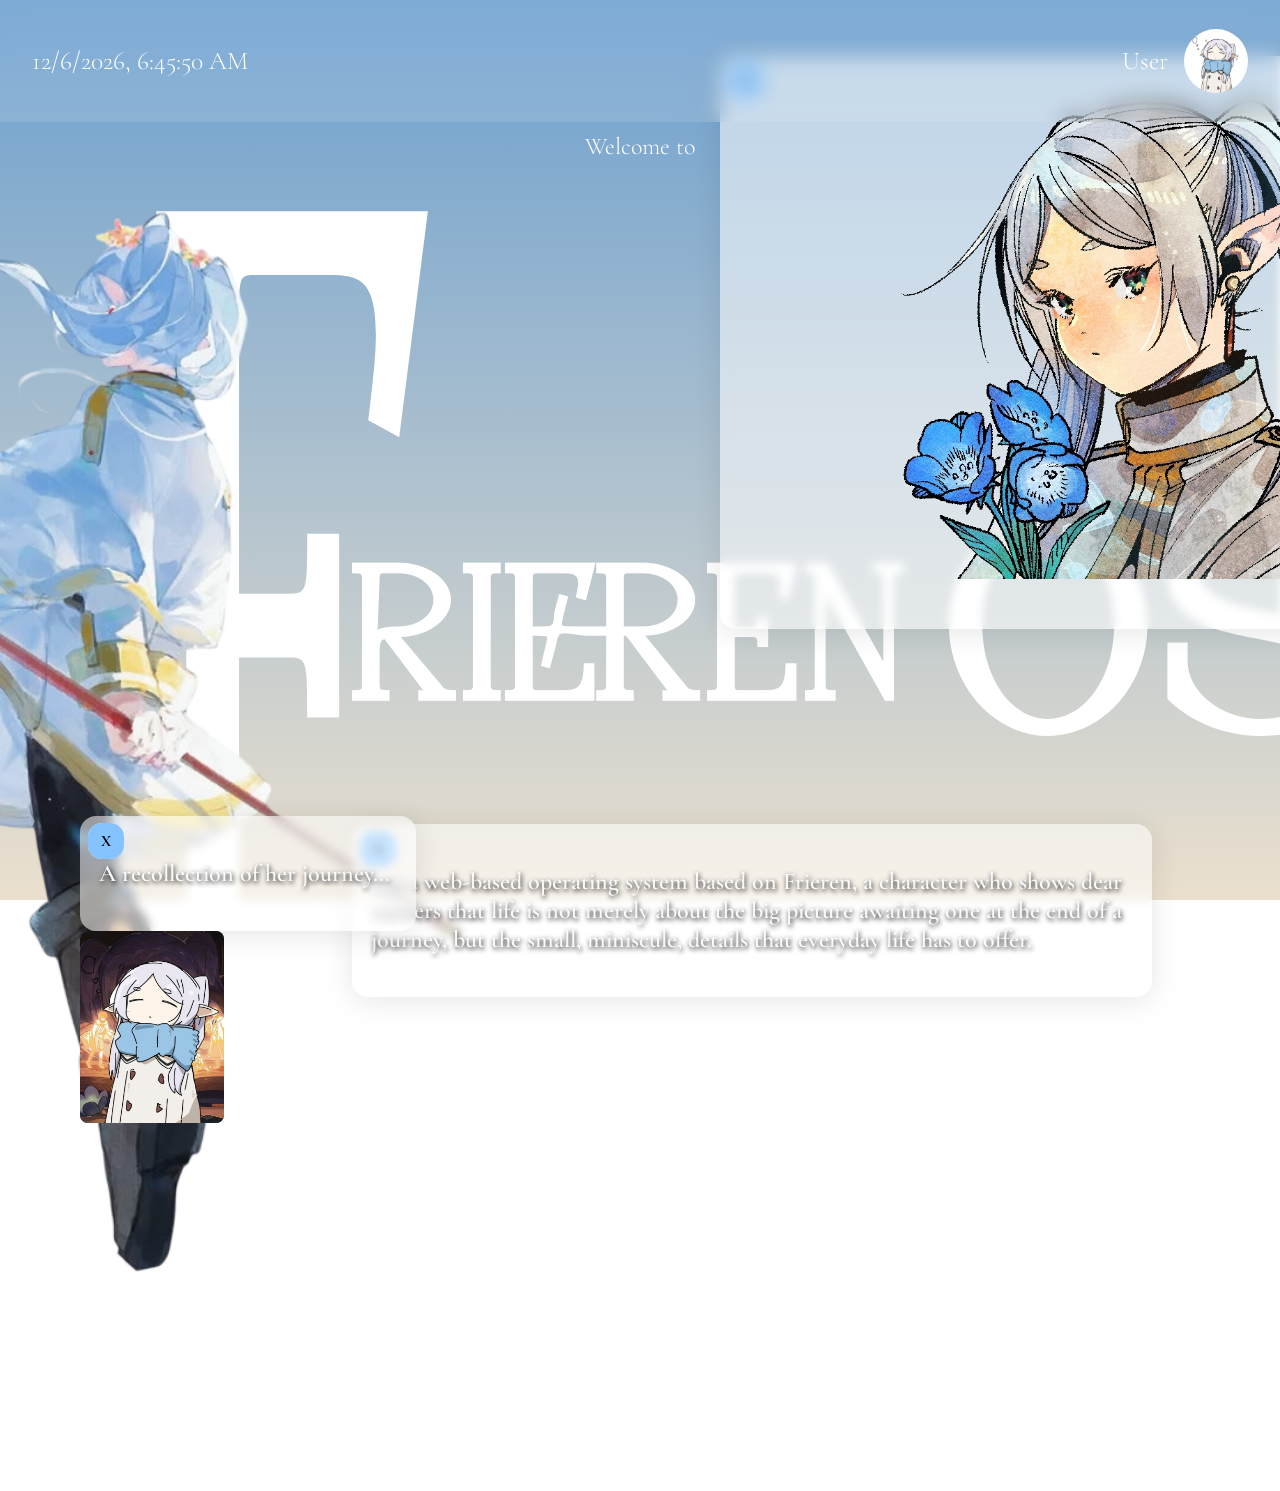
==== commit dea265a7: "commit beofre ship attempt 1" ====
--- a/index.html
+++ b/index.html
@@ -50,7 +50,7 @@
 
 
   <!-- Window 2 -->
-      <div class="window grabbable window-right">
+      <div class="window grabbable" style="inset: 0% 0% 0% 200%;">
   <div class="buttoncontainer">
     <p class="closebutton">X</p>
     <p class="openbutton">O</p>
@@ -58,7 +58,7 @@
 
   <div class="glass">
     <p class="text1">
-      <img class="window-image" src="./Images/frierene standing with flowers.webp" alt="Frieren with flowers">
+      <img src="./Images/frierene standing with flowers.webp" alt="Frieren with flowers" style="width: 100%; object-position: top; height: 30rem; object-fit: cover">
     </p>
   </div>
 </div>
@@ -97,6 +97,4 @@
     <script src="scripts.js"></script>
   </body>
 
-</html>
-
- +</html>
